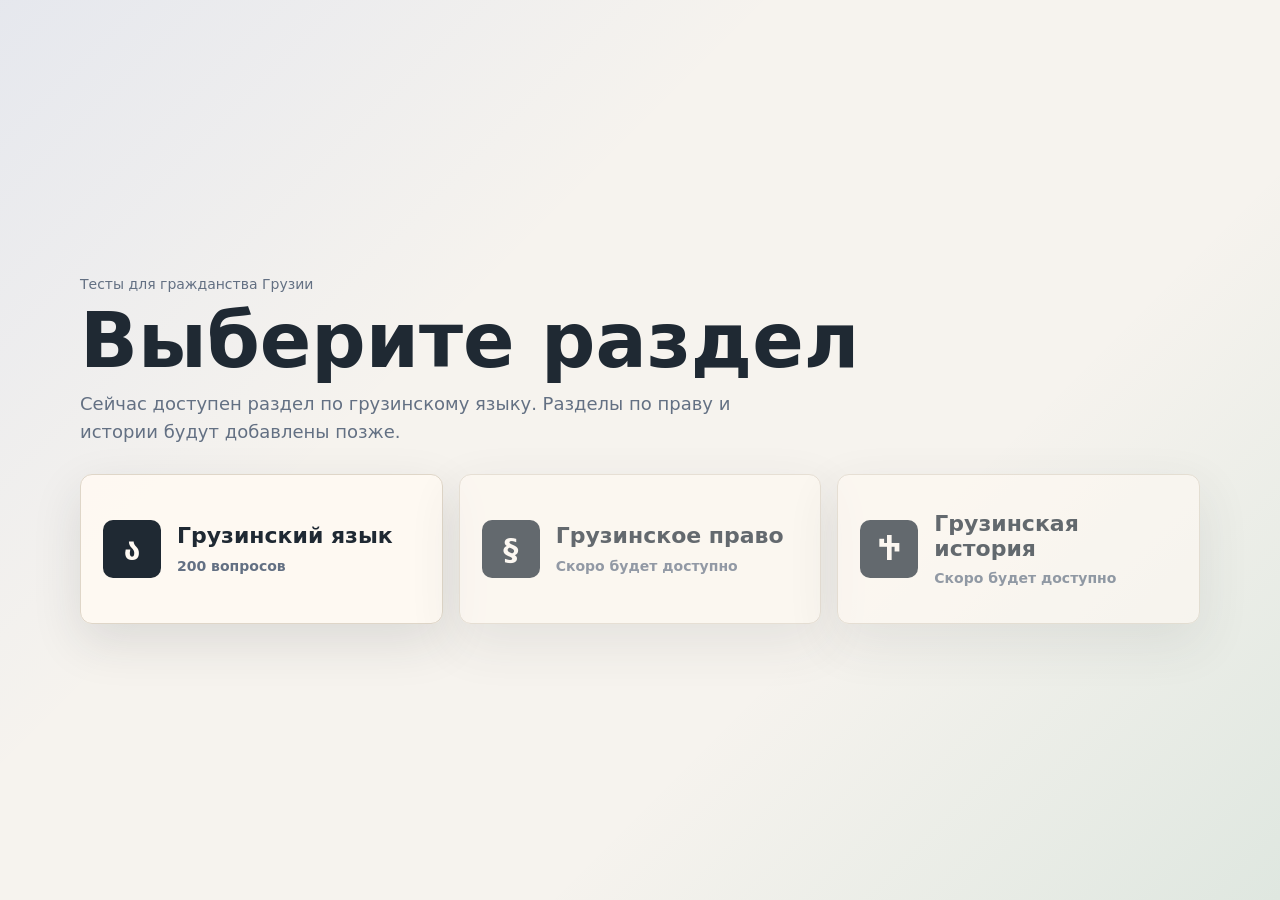
==== docs/index.html @ 2a0dad75 "Add subject landing and language modes" ====
<!doctype html>
<html lang="ru">
  <head>
    <meta charset="utf-8">
    <meta name="viewport" content="width=device-width, initial-scale=1">
    <title>Тесты для гражданства Грузии</title>
    <link rel="stylesheet" href="styles.css">
  </head>
  <body>
    <main class="home-screen" id="home-screen">
      <section class="home-hero">
        <p class="eyebrow">Тесты для гражданства Грузии</p>
        <h1>Выберите раздел</h1>
        <p class="home-copy">Сейчас доступен раздел по грузинскому языку. Разделы по праву и истории будут добавлены позже.</p>
      </section>

      <section class="subject-grid" aria-label="Разделы большого теста">
        <button class="subject-card available" id="language-card" type="button">
          <span class="subject-mark">ა</span>
          <span>
            <strong>Грузинский язык</strong>
            <small id="language-count">Загрузка вопросов</small>
          </span>
        </button>

        <button class="subject-card" type="button" disabled>
          <span class="subject-mark">§</span>
          <span>
            <strong>Грузинское право</strong>
            <small>Скоро будет доступно</small>
          </span>
        </button>

        <button class="subject-card" type="button" disabled>
          <span class="subject-mark">Ⴕ</span>
          <span>
            <strong>Грузинская история</strong>
            <small>Скоро будет доступно</small>
          </span>
        </button>
      </section>
    </main>

    <main class="app is-hidden" id="language-app">
      <aside class="sidebar" aria-label="Разделы">
        <div class="brand">
          <div class="brand-mark" aria-hidden="true">ა</div>
          <div>
            <h1>Грузинский язык</h1>
            <p id="question-count">Загрузка вопросов</p>
          </div>
        </div>

        <div class="actions">
          <button class="primary" id="exam-button" type="button">Экзамен</button>
          <button class="secondary" id="study-button" type="button">Режим обучения</button>
        </div>

        <button class="secondary wide" id="home-button" type="button">Все разделы</button>

        <nav class="sections" id="sections"></nav>
      </aside>

      <section class="workspace" aria-live="polite">
        <div class="topline">
          <div>
            <p class="eyebrow" id="mode-label">Грузинский язык</p>
            <h2 id="screen-title">Выберите режим</h2>
          </div>
          <div class="score" id="score">0 / 0</div>
        </div>

        <div class="progress" aria-hidden="true">
          <div id="progress-bar"></div>
        </div>

        <article class="question-panel" id="question-panel">
          <div class="empty-state">
            <div class="georgian-strip" aria-hidden="true">
              <span>ა</span><span>ბ</span><span>გ</span><span>დ</span>
            </div>
            <p>Выберите экзамен или режим обучения. В экзамене будет 10 случайных заданий, в обучении можно пройти вопросы по отдельным темам.</p>
          </div>
        </article>

        <footer class="footer">
          <button class="secondary" id="prev-button" type="button">Назад</button>
          <button class="primary" id="next-button" type="button">Дальше</button>
        </footer>
      </section>
    </main>

    <script src="app.js"></script>
  </body>
</html>
---- docs/styles.css ----
:root {
  color-scheme: light;
  --bg: #f6f3ee;
  --panel: #fffaf3;
  --ink: #1f2933;
  --muted: #637083;
  --line: #dfd6c8;
  --blue: #2563eb;
  --blue-dark: #1d4ed8;
  --green: #147d64;
  --red: #b42318;
  --amber: #a16207;
  --shadow: 0 18px 50px rgba(31, 41, 51, 0.12);
}

* {
  box-sizing: border-box;
}

body {
  margin: 0;
  min-height: 100vh;
  background:
    linear-gradient(135deg, rgba(37, 99, 235, 0.08), transparent 36%),
    linear-gradient(315deg, rgba(20, 125, 100, 0.1), transparent 34%),
    var(--bg);
  color: var(--ink);
  font-family: Inter, ui-sans-serif, system-ui, -apple-system, BlinkMacSystemFont, "Segoe UI", sans-serif;
}

button {
  border: 0;
  border-radius: 8px;
  cursor: pointer;
  font: inherit;
  font-weight: 700;
}

button:disabled {
  cursor: not-allowed;
  opacity: 0.45;
}

.app {
  display: grid;
  grid-template-columns: minmax(280px, 340px) minmax(0, 1fr);
  gap: 24px;
  min-height: 100vh;
  padding: 24px;
}

.is-hidden {
  display: none !important;
}

.home-screen {
  display: grid;
  gap: 28px;
  align-content: center;
  width: min(1120px, calc(100% - 32px));
  min-height: 100vh;
  margin: 0 auto;
  padding: 44px 0;
}

.home-hero {
  display: grid;
  gap: 12px;
}

.home-hero h1 {
  max-width: 820px;
  font-size: clamp(38px, 6vw, 76px);
  line-height: 0.98;
}

.home-copy {
  max-width: 680px;
  color: var(--muted);
  font-size: 18px;
  line-height: 1.55;
}

.subject-grid {
  display: grid;
  grid-template-columns: repeat(3, minmax(0, 1fr));
  gap: 16px;
}

.subject-card {
  display: grid;
  grid-template-columns: 58px 1fr;
  gap: 16px;
  align-items: center;
  min-height: 150px;
  border: 1px solid var(--line);
  border-radius: 12px;
  background: rgba(255, 250, 243, 0.9);
  box-shadow: var(--shadow);
  color: var(--ink);
  padding: 22px;
  text-align: left;
}

.subject-card.available:hover {
  border-color: var(--blue);
  transform: translateY(-1px);
}

.subject-card:disabled {
  cursor: default;
  opacity: 0.68;
}

.subject-mark {
  display: grid;
  place-items: center;
  width: 58px;
  height: 58px;
  border-radius: 10px;
  background: #1f2933;
  color: #fffaf3;
  font-size: 30px;
  font-weight: 900;
}

.subject-card strong {
  display: block;
  font-size: 22px;
  line-height: 1.15;
}

.subject-card small {
  display: block;
  margin-top: 8px;
  color: var(--muted);
  font-size: 14px;
  line-height: 1.3;
}

.sidebar,
.workspace {
  border: 1px solid var(--line);
  background: rgba(255, 250, 243, 0.88);
  box-shadow: var(--shadow);
}

.sidebar {
  display: flex;
  flex-direction: column;
  gap: 22px;
  border-radius: 12px;
  padding: 20px;
}

.brand {
  display: grid;
  grid-template-columns: 52px 1fr;
  gap: 14px;
  align-items: center;
}

.brand-mark {
  display: grid;
  place-items: center;
  width: 52px;
  height: 52px;
  border-radius: 10px;
  background: #1f2933;
  color: #fffaf3;
  font-size: 31px;
  font-weight: 800;
}

h1,
h2,
p {
  margin: 0;
}

h1 {
  font-size: 21px;
  line-height: 1.15;
}

.brand p,
.eyebrow {
  color: var(--muted);
  font-size: 14px;
}

.actions {
  display: grid;
  grid-template-columns: 1fr 1fr;
  gap: 10px;
}

.primary,
.secondary {
  min-height: 42px;
  padding: 10px 14px;
}

.primary {
  background: var(--blue);
  color: white;
}

.primary:hover {
  background: var(--blue-dark);
}

.primary.active,
.secondary.active {
  border-color: var(--blue);
  background: var(--blue);
  color: white;
}

.secondary {
  border: 1px solid var(--line);
  background: white;
  color: var(--ink);
}

.secondary:hover {
  border-color: #b7aa99;
}

.wide {
  width: 100%;
}

.sections {
  display: none;
  gap: 8px;
  overflow: auto;
  padding-right: 2px;
}

.sections.visible {
  display: grid;
}

.section-button {
  display: grid;
  grid-template-columns: 36px 1fr auto;
  gap: 10px;
  align-items: center;
  width: 100%;
  min-height: 48px;
  border: 1px solid var(--line);
  background: white;
  color: var(--ink);
  padding: 8px 10px;
  text-align: left;
}

.section-button:hover,
.section-button.active {
  border-color: var(--blue);
}

.section-number {
  display: grid;
  place-items: center;
  width: 30px;
  height: 30px;
  border-radius: 6px;
  background: #eef4ff;
  color: var(--blue-dark);
  font-weight: 800;
}

.section-name {
  min-width: 0;
  font-size: 14px;
  line-height: 1.2;
}

.section-count {
  color: var(--muted);
  font-size: 13px;
}

.workspace {
  display: grid;
  grid-template-rows: auto auto minmax(0, 1fr) auto;
  gap: 18px;
  border-radius: 14px;
  padding: 24px;
}

.topline {
  display: flex;
  justify-content: space-between;
  gap: 16px;
  align-items: start;
}

h2 {
  margin-top: 4px;
  font-size: clamp(24px, 3vw, 42px);
  line-height: 1.05;
}

.score {
  min-width: 92px;
  border: 1px solid var(--line);
  border-radius: 8px;
  background: white;
  padding: 10px 12px;
  text-align: center;
  font-weight: 800;
}

.progress {
  height: 8px;
  overflow: hidden;
  border-radius: 999px;
  background: #eadfce;
}

#progress-bar {
  width: 0%;
  height: 100%;
  background: linear-gradient(90deg, var(--green), var(--blue));
  transition: width 180ms ease;
}

.question-panel {
  min-height: 420px;
  border: 1px solid var(--line);
  border-radius: 12px;
  background: white;
  padding: 24px;
  overflow: auto;
}

.empty-state {
  display: grid;
  place-items: center;
  align-content: center;
  gap: 22px;
  min-height: 360px;
  color: var(--muted);
  text-align: center;
}

.georgian-strip {
  display: grid;
  grid-template-columns: repeat(4, 64px);
  gap: 10px;
}

.georgian-strip span {
  display: grid;
  place-items: center;
  width: 64px;
  height: 64px;
  border: 1px solid var(--line);
  border-radius: 8px;
  color: var(--blue-dark);
  font-size: 34px;
  font-weight: 900;
}

.question-meta {
  display: flex;
  flex-wrap: wrap;
  gap: 8px;
  align-items: center;
  color: var(--muted);
  font-size: 14px;
}

.pill {
  border-radius: 999px;
  background: #eef4ff;
  color: var(--blue-dark);
  padding: 6px 10px;
  font-weight: 800;
}

.question-text {
  margin-top: 18px;
  font-size: 24px;
  line-height: 1.35;
  font-weight: 800;
}

.hint,
.feedback {
  margin-top: 16px;
  border-radius: 8px;
  padding: 12px 14px;
  line-height: 1.45;
}

.hint {
  border: 1px solid #f2d08c;
  background: #fff8e8;
  color: #684708;
}

.feedback.correct {
  border: 1px solid #a9dbc9;
  background: #ecfdf6;
  color: var(--green);
}

.feedback.wrong {
  border: 1px solid #f3b4ad;
  background: #fff1ef;
  color: var(--red);
}

.answers {
  display: grid;
  gap: 12px;
  margin-top: 22px;
}

.answer {
  display: grid;
  grid-template-columns: 42px 1fr;
  gap: 12px;
  align-items: center;
  width: 100%;
  min-height: 58px;
  border: 1px solid var(--line);
  background: white;
  color: var(--ink);
  padding: 10px 14px;
  text-align: left;
}

.answer:hover {
  border-color: var(--blue);
}

.answer-letter {
  display: grid;
  place-items: center;
  width: 38px;
  height: 38px;
  border-radius: 6px;
  background: #f4f0e8;
  color: var(--ink);
  font-size: 20px;
}

.answer.correct {
  border-color: var(--green);
  background: #f2fff9;
}

.answer.wrong {
  border-color: var(--red);
  background: #fff4f2;
}

.summary {
  display: grid;
  gap: 16px;
}

.summary-score {
  font-size: 52px;
  line-height: 1;
  font-weight: 900;
}

.mistakes {
  display: grid;
  gap: 10px;
}

.mistake {
  border: 1px solid var(--line);
  border-radius: 8px;
  padding: 12px;
}

.footer {
  display: flex;
  justify-content: flex-end;
  gap: 10px;
}

@media (max-width: 860px) {
  .home-screen {
    min-height: auto;
    padding: 24px 0;
  }

  .subject-grid {
    grid-template-columns: 1fr;
  }

  .subject-card {
    min-height: 116px;
  }

  .app {
    grid-template-columns: 1fr;
    padding: 12px;
  }

  .workspace,
  .sidebar {
    padding: 16px;
  }

  .topline {
    display: grid;
  }

  .score {
    width: max-content;
  }

  .question-panel {
    min-height: 360px;
    padding: 16px;
  }

  .question-text {
    font-size: 20px;
  }

  .georgian-strip {
    grid-template-columns: repeat(4, 48px);
  }

  .georgian-strip span {
    width: 48px;
    height: 48px;
  }
}
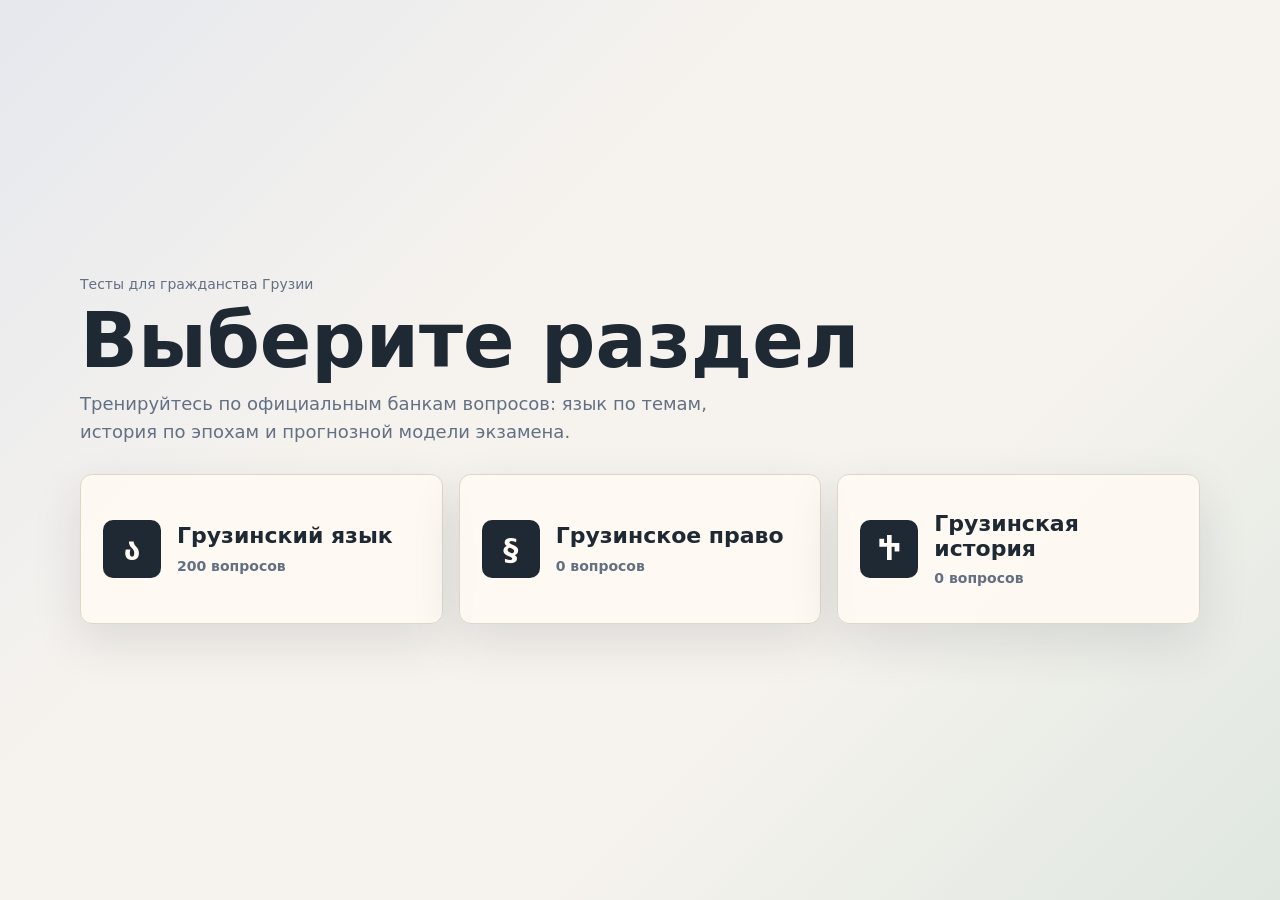
==== commit 1372ec49: "Prepare Georgian tests app for Tilda embed" ====
--- a/docs/index.html
+++ b/docs/index.html
@@ -11,7 +11,7 @@
       <section class="home-hero">
         <p class="eyebrow">Тесты для гражданства Грузии</p>
         <h1>Выберите раздел</h1>
-        <p class="home-copy">Сейчас доступен раздел по грузинскому языку. Разделы по праву и истории будут добавлены позже.</p>
+        <p class="home-copy">Тренируйтесь по официальным банкам вопросов: язык по темам, история по эпохам и прогнозной модели экзамена.</p>
       </section>
 
       <section class="subject-grid" aria-label="Разделы большого теста">
@@ -23,19 +23,19 @@
           </span>
         </button>
 
-        <button class="subject-card" type="button" disabled>
+        <button class="subject-card available" id="law-card" type="button">
           <span class="subject-mark">§</span>
           <span>
             <strong>Грузинское право</strong>
-            <small>Скоро будет доступно</small>
+            <small id="law-count">Загрузка вопросов</small>
           </span>
         </button>
 
-        <button class="subject-card" type="button" disabled>
+        <button class="subject-card available" id="history-card" type="button">
           <span class="subject-mark">Ⴕ</span>
           <span>
             <strong>Грузинская история</strong>
-            <small>Скоро будет доступно</small>
+            <small id="history-count">Загрузка вопросов</small>
           </span>
         </button>
       </section>
@@ -46,13 +46,13 @@
         <div class="brand">
           <div class="brand-mark" aria-hidden="true">ა</div>
           <div>
-            <h1>Грузинский язык</h1>
+            <h1 id="subject-title">Грузинский язык</h1>
             <p id="question-count">Загрузка вопросов</p>
           </div>
         </div>
 
         <div class="actions">
-          <button class="primary" id="exam-button" type="button">Экзамен</button>
+          <button class="secondary" id="exam-button" type="button">Экзамен</button>
           <button class="secondary" id="study-button" type="button">Режим обучения</button>
         </div>
 
@@ -74,6 +74,12 @@
           <div id="progress-bar"></div>
         </div>
 
+        <div class="study-tools is-hidden" id="study-tools" aria-label="Настройки обучения">
+          <button class="tool-button active" type="button" data-study-view="normal">Обычный</button>
+          <button class="tool-button" type="button" data-study-view="keys">Ключи</button>
+          <button class="tool-button" type="button" data-study-view="translation">Перевод</button>
+        </div>
+
         <article class="question-panel" id="question-panel">
           <div class="empty-state">
             <div class="georgian-strip" aria-hidden="true">
@@ -90,6 +96,6 @@
       </section>
     </main>
 
-    <script src="app.js"></script>
+    <script src="app.js?v=tilda-app-1"></script>
   </body>
 </html>
--- a/docs/styles.css
+++ b/docs/styles.css
@@ -28,6 +28,11 @@
   font-family: Inter, ui-sans-serif, system-ui, -apple-system, BlinkMacSystemFont, "Segoe UI", sans-serif;
 }
 
+body.embedded {
+  min-height: auto;
+  background: transparent;
+}
+
 button {
   border: 0;
   border-radius: 8px;
@@ -49,6 +54,11 @@
   padding: 24px;
 }
 
+body.embedded .app {
+  min-height: auto;
+  padding: 0;
+}
+
 .is-hidden {
   display: none !important;
 }
@@ -61,6 +71,12 @@
   min-height: 100vh;
   margin: 0 auto;
   padding: 44px 0;
+}
+
+body.embedded .home-screen {
+  min-height: auto;
+  width: 100%;
+  padding: 0;
 }
 
 .home-hero {
@@ -328,6 +344,27 @@
   transition: width 180ms ease;
 }
 
+.study-tools {
+  display: flex;
+  flex-wrap: wrap;
+  gap: 8px;
+  align-items: center;
+}
+
+.tool-button {
+  min-height: 36px;
+  border: 1px solid var(--line);
+  background: white;
+  color: var(--ink);
+  padding: 8px 12px;
+}
+
+.tool-button.active {
+  border-color: var(--blue);
+  background: var(--blue);
+  color: white;
+}
+
 .question-panel {
   min-height: 420px;
   border: 1px solid var(--line);
@@ -390,7 +427,9 @@
 }
 
 .hint,
-.feedback {
+.feedback,
+.translation-box,
+.key-box {
   margin-top: 16px;
   border-radius: 8px;
   padding: 12px 14px;
@@ -401,6 +440,22 @@
   border: 1px solid #f2d08c;
   background: #fff8e8;
   color: #684708;
+}
+
+.translation-box {
+  display: grid;
+  gap: 8px;
+  border: 1px solid #b8c7ee;
+  background: #f3f7ff;
+  color: #253858;
+}
+
+.key-box {
+  display: grid;
+  gap: 8px;
+  border: 1px solid #a9dbc9;
+  background: #ecfdf6;
+  color: #155b4c;
 }
 
 .feedback.correct {
@@ -450,6 +505,14 @@
   font-size: 20px;
 }
 
+.answer-translation {
+  display: block;
+  margin-top: 4px;
+  color: var(--muted);
+  font-size: 14px;
+  line-height: 1.3;
+}
+
 .answer.correct {
   border-color: var(--green);
   background: #f2fff9;
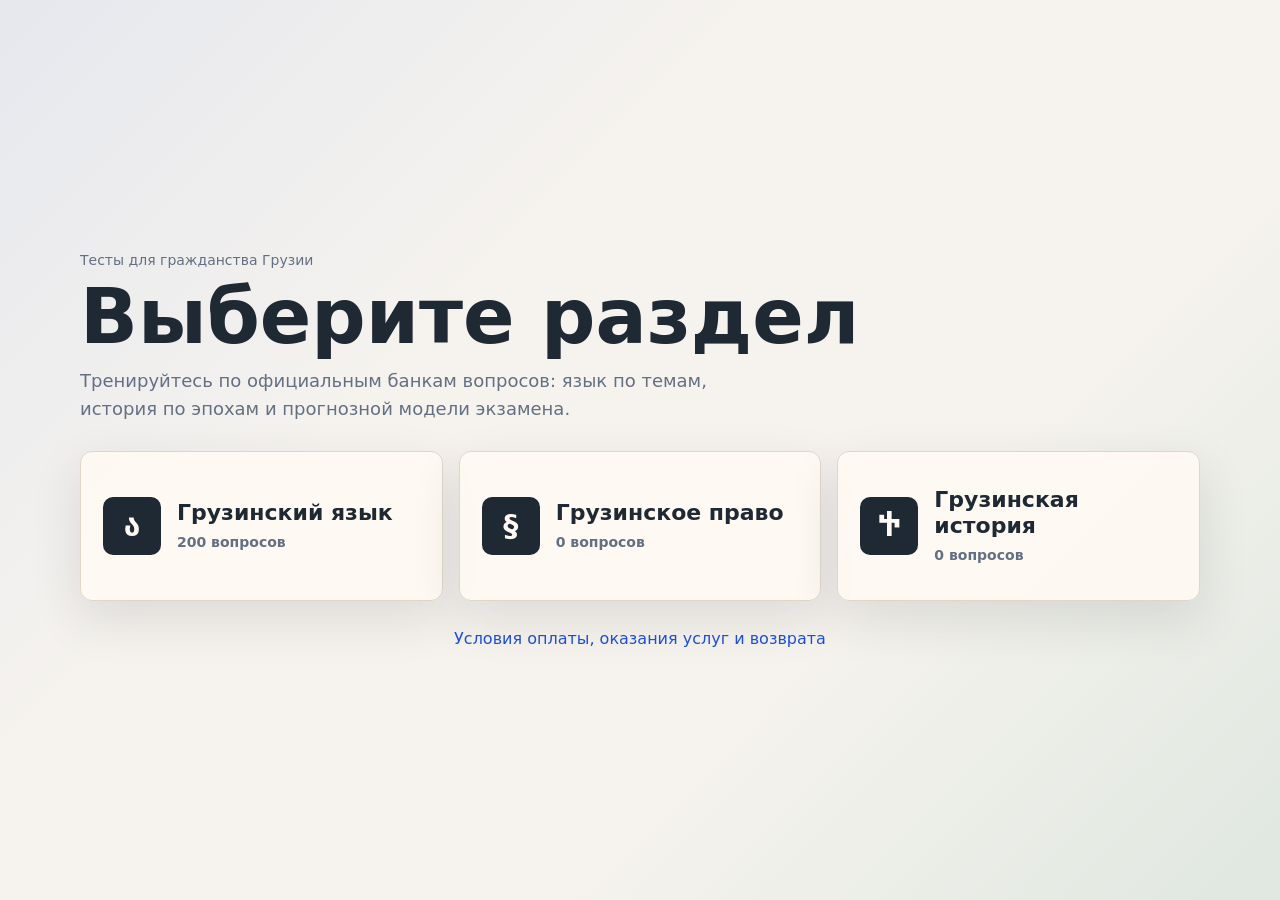
==== commit dedf797e: "Add Robokassa legal pages" ====
--- a/docs/index.html
+++ b/docs/index.html
@@ -39,6 +39,10 @@
           </span>
         </button>
       </section>
+
+      <footer class="home-legal">
+        <a href="robokassa.html">Условия оплаты, оказания услуг и возврата</a>
+      </footer>
     </main>
 
     <main class="app is-hidden" id="language-app">
--- a/docs/styles.css
+++ b/docs/styles.css
@@ -154,6 +154,100 @@
   line-height: 1.3;
 }
 
+.home-legal {
+  display: flex;
+  justify-content: center;
+}
+
+.home-legal a,
+.legal-back,
+.legal-card a {
+  color: var(--blue-dark);
+  text-decoration: none;
+}
+
+.home-legal a:hover,
+.legal-back:hover,
+.legal-card a:hover {
+  text-decoration: underline;
+}
+
+.legal-page {
+  background: var(--bg);
+}
+
+.legal-wrap {
+  display: grid;
+  gap: 18px;
+  width: min(980px, calc(100% - 32px));
+  margin: 0 auto;
+  padding: 36px 0 56px;
+}
+
+.legal-hero,
+.legal-card {
+  border: 1px solid var(--line);
+  border-radius: 12px;
+  background: rgba(255, 250, 243, 0.94);
+  box-shadow: var(--shadow);
+}
+
+.legal-hero {
+  display: grid;
+  gap: 12px;
+  padding: 28px;
+}
+
+.legal-hero h1 {
+  max-width: 840px;
+  font-size: clamp(30px, 5vw, 54px);
+  line-height: 1.02;
+}
+
+.legal-hero p {
+  max-width: 760px;
+  color: var(--muted);
+  font-size: 17px;
+  line-height: 1.55;
+}
+
+.legal-back {
+  width: max-content;
+  font-weight: 800;
+}
+
+.legal-card {
+  display: grid;
+  gap: 12px;
+  padding: 24px 28px;
+}
+
+.legal-card h2 {
+  margin: 0;
+  font-size: 26px;
+  line-height: 1.15;
+}
+
+.legal-card h3 {
+  margin: 8px 0 0;
+  font-size: 18px;
+  line-height: 1.25;
+}
+
+.legal-card p,
+.legal-card li {
+  font-size: 16px;
+  line-height: 1.6;
+}
+
+.legal-card ul,
+.legal-card ol {
+  display: grid;
+  gap: 8px;
+  margin: 0;
+  padding-left: 22px;
+}
+
 .sidebar,
 .workspace {
   border: 1px solid var(--line);
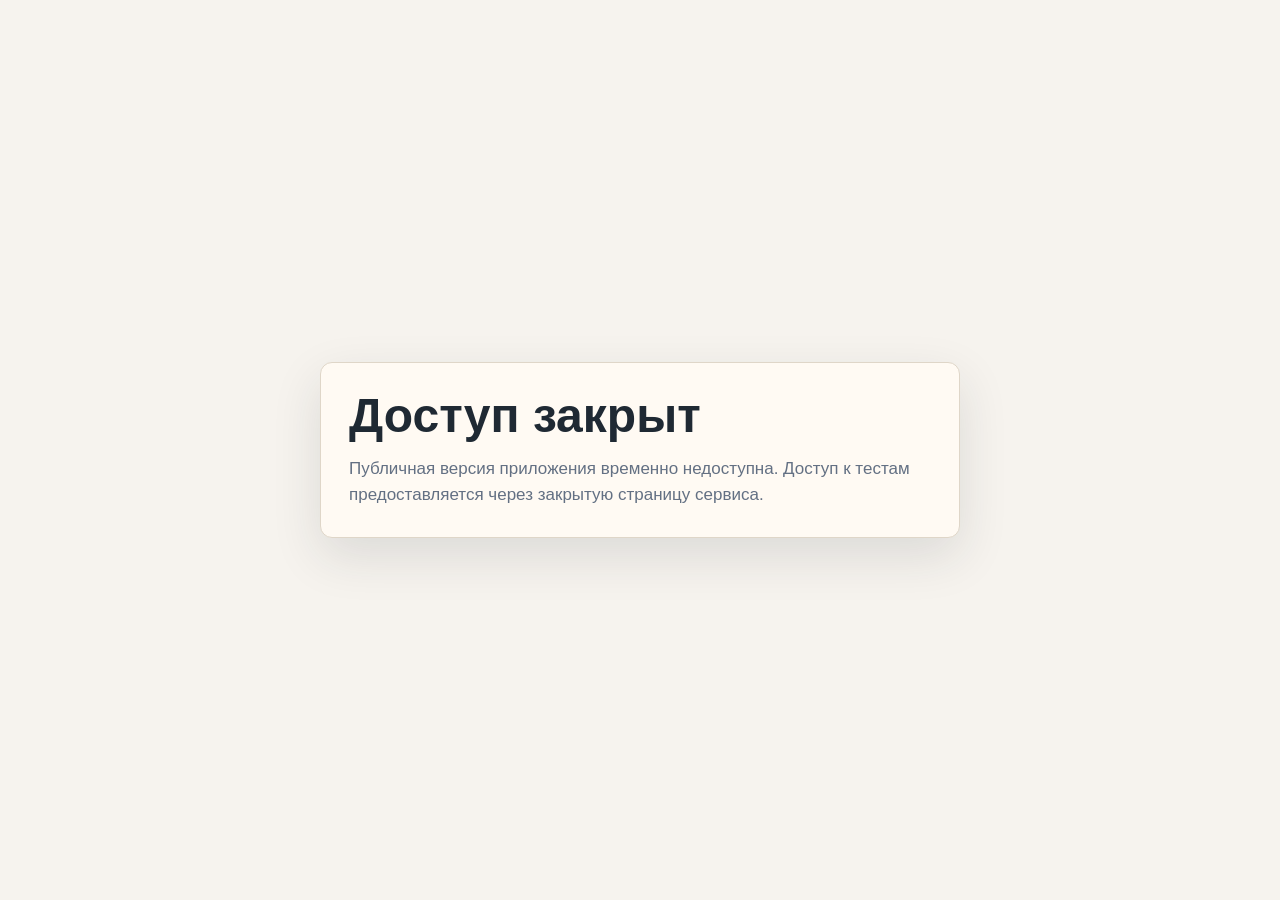
==== commit 66f8d20a: "Close public GitHub Pages build" ====
--- a/docs/index.html
+++ b/docs/index.html
@@ -3,103 +3,37 @@
   <head>
     <meta charset="utf-8">
     <meta name="viewport" content="width=device-width, initial-scale=1">
-    <title>Тесты для гражданства Грузии</title>
-    <link rel="stylesheet" href="styles.css">
+    <meta name="robots" content="noindex, nofollow">
+    <title>Доступ закрыт</title>
+    <style>
+      :root { color-scheme: light; }
+      * { box-sizing: border-box; }
+      body {
+        margin: 0;
+        min-height: 100vh;
+        display: grid;
+        place-items: center;
+        padding: 24px;
+        background: #f6f3ee;
+        color: #1f2933;
+        font-family: Inter, Arial, sans-serif;
+      }
+      main {
+        width: min(640px, 100%);
+        border: 1px solid #dfd6c8;
+        border-radius: 12px;
+        background: #fffaf3;
+        padding: 28px;
+        box-shadow: 0 18px 50px rgba(31, 41, 51, 0.12);
+      }
+      h1 { margin: 0; font-size: clamp(32px, 5vw, 48px); line-height: 1.05; }
+      p { margin: 14px 0 0; color: #637083; font-size: 17px; line-height: 1.55; }
+    </style>
   </head>
   <body>
-    <main class="home-screen" id="home-screen">
-      <section class="home-hero">
-        <p class="eyebrow">Тесты для гражданства Грузии</p>
-        <h1>Выберите раздел</h1>
-        <p class="home-copy">Тренируйтесь по официальным банкам вопросов: язык по темам, история по эпохам и прогнозной модели экзамена.</p>
-      </section>
-
-      <section class="subject-grid" aria-label="Разделы большого теста">
-        <button class="subject-card available" id="language-card" type="button">
-          <span class="subject-mark">ა</span>
-          <span>
-            <strong>Грузинский язык</strong>
-            <small id="language-count">Загрузка вопросов</small>
-          </span>
-        </button>
-
-        <button class="subject-card available" id="law-card" type="button">
-          <span class="subject-mark">§</span>
-          <span>
-            <strong>Грузинское право</strong>
-            <small id="law-count">Загрузка вопросов</small>
-          </span>
-        </button>
-
-        <button class="subject-card available" id="history-card" type="button">
-          <span class="subject-mark">Ⴕ</span>
-          <span>
-            <strong>Грузинская история</strong>
-            <small id="history-count">Загрузка вопросов</small>
-          </span>
-        </button>
-      </section>
-
-      <footer class="home-legal">
-        <a href="robokassa.html">Условия оплаты, оказания услуг и возврата</a>
-      </footer>
+    <main>
+      <h1>Доступ закрыт</h1>
+      <p>Публичная версия приложения временно недоступна. Доступ к тестам предоставляется через закрытую страницу сервиса.</p>
     </main>
-
-    <main class="app is-hidden" id="language-app">
-      <aside class="sidebar" aria-label="Разделы">
-        <div class="brand">
-          <div class="brand-mark" aria-hidden="true">ა</div>
-          <div>
-            <h1 id="subject-title">Грузинский язык</h1>
-            <p id="question-count">Загрузка вопросов</p>
-          </div>
-        </div>
-
-        <div class="actions">
-          <button class="secondary" id="exam-button" type="button">Экзамен</button>
-          <button class="secondary" id="study-button" type="button">Режим обучения</button>
-        </div>
-
-        <button class="secondary wide" id="home-button" type="button">Все разделы</button>
-
-        <nav class="sections" id="sections"></nav>
-      </aside>
-
-      <section class="workspace" aria-live="polite">
-        <div class="topline">
-          <div>
-            <p class="eyebrow" id="mode-label">Грузинский язык</p>
-            <h2 id="screen-title">Выберите режим</h2>
-          </div>
-          <div class="score" id="score">0 / 0</div>
-        </div>
-
-        <div class="progress" aria-hidden="true">
-          <div id="progress-bar"></div>
-        </div>
-
-        <div class="study-tools is-hidden" id="study-tools" aria-label="Настройки обучения">
-          <button class="tool-button active" type="button" data-study-view="normal">Обычный</button>
-          <button class="tool-button" type="button" data-study-view="keys">Ключи</button>
-          <button class="tool-button" type="button" data-study-view="translation">Перевод</button>
-        </div>
-
-        <article class="question-panel" id="question-panel">
-          <div class="empty-state">
-            <div class="georgian-strip" aria-hidden="true">
-              <span>ა</span><span>ბ</span><span>გ</span><span>დ</span>
-            </div>
-            <p>Выберите экзамен или режим обучения. В экзамене будет 10 случайных заданий, в обучении можно пройти вопросы по отдельным темам.</p>
-          </div>
-        </article>
-
-        <footer class="footer">
-          <button class="secondary" id="prev-button" type="button">Назад</button>
-          <button class="primary" id="next-button" type="button">Дальше</button>
-        </footer>
-      </section>
-    </main>
-
-    <script src="app.js?v=tilda-app-1"></script>
   </body>
 </html>
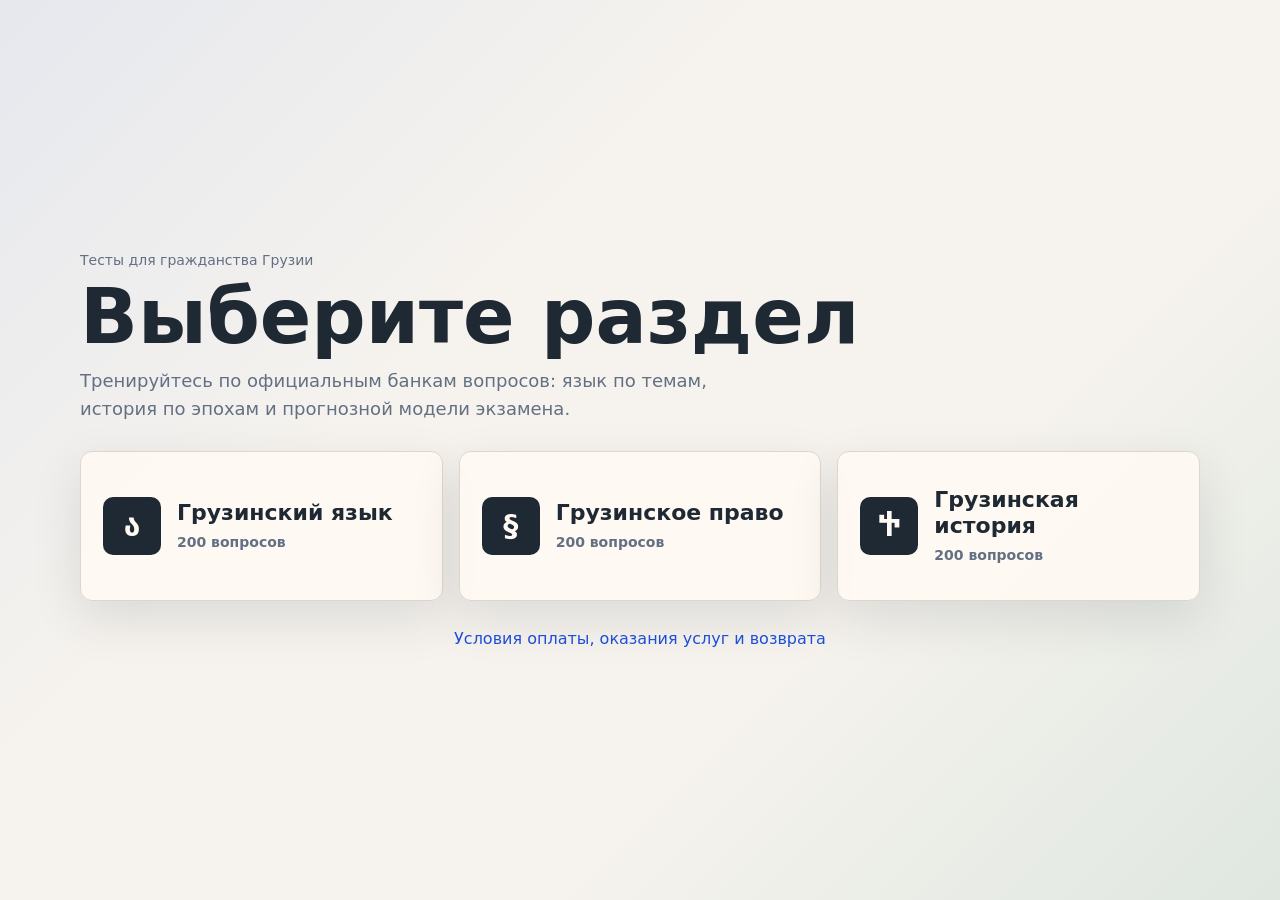
==== commit 81b40111: "Restore public app build for Tilda embed" ====
--- a/docs/index.html
+++ b/docs/index.html
@@ -4,36 +4,103 @@
     <meta charset="utf-8">
     <meta name="viewport" content="width=device-width, initial-scale=1">
     <meta name="robots" content="noindex, nofollow">
-    <title>Доступ закрыт</title>
-    <style>
-      :root { color-scheme: light; }
-      * { box-sizing: border-box; }
-      body {
-        margin: 0;
-        min-height: 100vh;
-        display: grid;
-        place-items: center;
-        padding: 24px;
-        background: #f6f3ee;
-        color: #1f2933;
-        font-family: Inter, Arial, sans-serif;
-      }
-      main {
-        width: min(640px, 100%);
-        border: 1px solid #dfd6c8;
-        border-radius: 12px;
-        background: #fffaf3;
-        padding: 28px;
-        box-shadow: 0 18px 50px rgba(31, 41, 51, 0.12);
-      }
-      h1 { margin: 0; font-size: clamp(32px, 5vw, 48px); line-height: 1.05; }
-      p { margin: 14px 0 0; color: #637083; font-size: 17px; line-height: 1.55; }
-    </style>
+    <title>Тесты для гражданства Грузии</title>
+    <link rel="stylesheet" href="styles.css">
   </head>
   <body>
-    <main>
-      <h1>Доступ закрыт</h1>
-      <p>Публичная версия приложения временно недоступна. Доступ к тестам предоставляется через закрытую страницу сервиса.</p>
+    <main class="home-screen" id="home-screen">
+      <section class="home-hero">
+        <p class="eyebrow">Тесты для гражданства Грузии</p>
+        <h1>Выберите раздел</h1>
+        <p class="home-copy">Тренируйтесь по официальным банкам вопросов: язык по темам, история по эпохам и прогнозной модели экзамена.</p>
+      </section>
+
+      <section class="subject-grid" aria-label="Разделы большого теста">
+        <button class="subject-card available" id="language-card" type="button">
+          <span class="subject-mark">ა</span>
+          <span>
+            <strong>Грузинский язык</strong>
+            <small id="language-count">Загрузка вопросов</small>
+          </span>
+        </button>
+
+        <button class="subject-card available" id="law-card" type="button">
+          <span class="subject-mark">§</span>
+          <span>
+            <strong>Грузинское право</strong>
+            <small id="law-count">Загрузка вопросов</small>
+          </span>
+        </button>
+
+        <button class="subject-card available" id="history-card" type="button">
+          <span class="subject-mark">Ⴕ</span>
+          <span>
+            <strong>Грузинская история</strong>
+            <small id="history-count">Загрузка вопросов</small>
+          </span>
+        </button>
+      </section>
+
+      <footer class="home-legal">
+        <a href="robokassa.html">Условия оплаты, оказания услуг и возврата</a>
+      </footer>
     </main>
+
+    <main class="app is-hidden" id="language-app">
+      <aside class="sidebar" aria-label="Разделы">
+        <div class="brand">
+          <div class="brand-mark" aria-hidden="true">ა</div>
+          <div>
+            <h1 id="subject-title">Грузинский язык</h1>
+            <p id="question-count">Загрузка вопросов</p>
+          </div>
+        </div>
+
+        <div class="actions">
+          <button class="secondary" id="exam-button" type="button">Экзамен</button>
+          <button class="secondary" id="study-button" type="button">Режим обучения</button>
+        </div>
+
+        <button class="secondary wide" id="home-button" type="button">Все разделы</button>
+
+        <nav class="sections" id="sections"></nav>
+      </aside>
+
+      <section class="workspace" aria-live="polite">
+        <div class="topline">
+          <div>
+            <p class="eyebrow" id="mode-label">Грузинский язык</p>
+            <h2 id="screen-title">Выберите режим</h2>
+          </div>
+          <div class="score" id="score">0 / 0</div>
+        </div>
+
+        <div class="progress" aria-hidden="true">
+          <div id="progress-bar"></div>
+        </div>
+
+        <div class="study-tools is-hidden" id="study-tools" aria-label="Настройки обучения">
+          <button class="tool-button active" type="button" data-study-view="normal">Обычный</button>
+          <button class="tool-button" type="button" data-study-view="keys">Ключи</button>
+          <button class="tool-button" type="button" data-study-view="translation">Перевод</button>
+        </div>
+
+        <article class="question-panel" id="question-panel">
+          <div class="empty-state">
+            <div class="georgian-strip" aria-hidden="true">
+              <span>ა</span><span>ბ</span><span>გ</span><span>დ</span>
+            </div>
+            <p>Выберите экзамен или режим обучения. В экзамене будет 10 случайных заданий, в обучении можно пройти вопросы по отдельным темам.</p>
+          </div>
+        </article>
+
+        <footer class="footer">
+          <button class="secondary" id="prev-button" type="button">Назад</button>
+          <button class="primary" id="next-button" type="button">Дальше</button>
+        </footer>
+      </section>
+    </main>
+
+    <script src="app.js?v=tilda-app-1"></script>
   </body>
 </html>
--- a/docs/styles.css
+++ b/docs/styles.css
@@ -0,0 +1,697 @@
+:root {
+  color-scheme: light;
+  --bg: #f6f3ee;
+  --panel: #fffaf3;
+  --ink: #1f2933;
+  --muted: #637083;
+  --line: #dfd6c8;
+  --blue: #2563eb;
+  --blue-dark: #1d4ed8;
+  --green: #147d64;
+  --red: #b42318;
+  --amber: #a16207;
+  --shadow: 0 18px 50px rgba(31, 41, 51, 0.12);
+}
+
+* {
+  box-sizing: border-box;
+}
+
+body {
+  margin: 0;
+  min-height: 100vh;
+  background:
+    linear-gradient(135deg, rgba(37, 99, 235, 0.08), transparent 36%),
+    linear-gradient(315deg, rgba(20, 125, 100, 0.1), transparent 34%),
+    var(--bg);
+  color: var(--ink);
+  font-family: Inter, ui-sans-serif, system-ui, -apple-system, BlinkMacSystemFont, "Segoe UI", sans-serif;
+}
+
+body.embedded {
+  min-height: auto;
+  background: transparent;
+}
+
+button {
+  border: 0;
+  border-radius: 8px;
+  cursor: pointer;
+  font: inherit;
+  font-weight: 700;
+}
+
+button:disabled {
+  cursor: not-allowed;
+  opacity: 0.45;
+}
+
+.app {
+  display: grid;
+  grid-template-columns: minmax(280px, 340px) minmax(0, 1fr);
+  gap: 24px;
+  min-height: 100vh;
+  padding: 24px;
+}
+
+body.embedded .app {
+  min-height: auto;
+  padding: 0;
+}
+
+.is-hidden {
+  display: none !important;
+}
+
+.home-screen {
+  display: grid;
+  gap: 28px;
+  align-content: center;
+  width: min(1120px, calc(100% - 32px));
+  min-height: 100vh;
+  margin: 0 auto;
+  padding: 44px 0;
+}
+
+body.embedded .home-screen {
+  min-height: auto;
+  width: 100%;
+  padding: 0;
+}
+
+.home-hero {
+  display: grid;
+  gap: 12px;
+}
+
+.home-hero h1 {
+  max-width: 820px;
+  font-size: clamp(38px, 6vw, 76px);
+  line-height: 0.98;
+}
+
+.home-copy {
+  max-width: 680px;
+  color: var(--muted);
+  font-size: 18px;
+  line-height: 1.55;
+}
+
+.subject-grid {
+  display: grid;
+  grid-template-columns: repeat(3, minmax(0, 1fr));
+  gap: 16px;
+}
+
+.subject-card {
+  display: grid;
+  grid-template-columns: 58px 1fr;
+  gap: 16px;
+  align-items: center;
+  min-height: 150px;
+  border: 1px solid var(--line);
+  border-radius: 12px;
+  background: rgba(255, 250, 243, 0.9);
+  box-shadow: var(--shadow);
+  color: var(--ink);
+  padding: 22px;
+  text-align: left;
+}
+
+.subject-card.available:hover {
+  border-color: var(--blue);
+  transform: translateY(-1px);
+}
+
+.subject-card:disabled {
+  cursor: default;
+  opacity: 0.68;
+}
+
+.subject-mark {
+  display: grid;
+  place-items: center;
+  width: 58px;
+  height: 58px;
+  border-radius: 10px;
+  background: #1f2933;
+  color: #fffaf3;
+  font-size: 30px;
+  font-weight: 900;
+}
+
+.subject-card strong {
+  display: block;
+  font-size: 22px;
+  line-height: 1.15;
+}
+
+.subject-card small {
+  display: block;
+  margin-top: 8px;
+  color: var(--muted);
+  font-size: 14px;
+  line-height: 1.3;
+}
+
+.home-legal {
+  display: flex;
+  justify-content: center;
+}
+
+.home-legal a,
+.legal-back,
+.legal-card a {
+  color: var(--blue-dark);
+  text-decoration: none;
+}
+
+.home-legal a:hover,
+.legal-back:hover,
+.legal-card a:hover {
+  text-decoration: underline;
+}
+
+.legal-page {
+  background: var(--bg);
+}
+
+.legal-wrap {
+  display: grid;
+  gap: 18px;
+  width: min(980px, calc(100% - 32px));
+  margin: 0 auto;
+  padding: 36px 0 56px;
+}
+
+.legal-hero,
+.legal-card {
+  border: 1px solid var(--line);
+  border-radius: 12px;
+  background: rgba(255, 250, 243, 0.94);
+  box-shadow: var(--shadow);
+}
+
+.legal-hero {
+  display: grid;
+  gap: 12px;
+  padding: 28px;
+}
+
+.legal-hero h1 {
+  max-width: 840px;
+  font-size: clamp(30px, 5vw, 54px);
+  line-height: 1.02;
+}
+
+.legal-hero p {
+  max-width: 760px;
+  color: var(--muted);
+  font-size: 17px;
+  line-height: 1.55;
+}
+
+.legal-back {
+  width: max-content;
+  font-weight: 800;
+}
+
+.legal-card {
+  display: grid;
+  gap: 12px;
+  padding: 24px 28px;
+}
+
+.legal-card h2 {
+  margin: 0;
+  font-size: 26px;
+  line-height: 1.15;
+}
+
+.legal-card h3 {
+  margin: 8px 0 0;
+  font-size: 18px;
+  line-height: 1.25;
+}
+
+.legal-card p,
+.legal-card li {
+  font-size: 16px;
+  line-height: 1.6;
+}
+
+.legal-card ul,
+.legal-card ol {
+  display: grid;
+  gap: 8px;
+  margin: 0;
+  padding-left: 22px;
+}
+
+.sidebar,
+.workspace {
+  border: 1px solid var(--line);
+  background: rgba(255, 250, 243, 0.88);
+  box-shadow: var(--shadow);
+}
+
+.sidebar {
+  display: flex;
+  flex-direction: column;
+  gap: 22px;
+  border-radius: 12px;
+  padding: 20px;
+}
+
+.brand {
+  display: grid;
+  grid-template-columns: 52px 1fr;
+  gap: 14px;
+  align-items: center;
+}
+
+.brand-mark {
+  display: grid;
+  place-items: center;
+  width: 52px;
+  height: 52px;
+  border-radius: 10px;
+  background: #1f2933;
+  color: #fffaf3;
+  font-size: 31px;
+  font-weight: 800;
+}
+
+h1,
+h2,
+p {
+  margin: 0;
+}
+
+h1 {
+  font-size: 21px;
+  line-height: 1.15;
+}
+
+.brand p,
+.eyebrow {
+  color: var(--muted);
+  font-size: 14px;
+}
+
+.actions {
+  display: grid;
+  grid-template-columns: 1fr 1fr;
+  gap: 10px;
+}
+
+.primary,
+.secondary {
+  min-height: 42px;
+  padding: 10px 14px;
+}
+
+.primary {
+  background: var(--blue);
+  color: white;
+}
+
+.primary:hover {
+  background: var(--blue-dark);
+}
+
+.primary.active,
+.secondary.active {
+  border-color: var(--blue);
+  background: var(--blue);
+  color: white;
+}
+
+.secondary {
+  border: 1px solid var(--line);
+  background: white;
+  color: var(--ink);
+}
+
+.secondary:hover {
+  border-color: #b7aa99;
+}
+
+.wide {
+  width: 100%;
+}
+
+.sections {
+  display: none;
+  gap: 8px;
+  overflow: auto;
+  padding-right: 2px;
+}
+
+.sections.visible {
+  display: grid;
+}
+
+.section-button {
+  display: grid;
+  grid-template-columns: 36px 1fr auto;
+  gap: 10px;
+  align-items: center;
+  width: 100%;
+  min-height: 48px;
+  border: 1px solid var(--line);
+  background: white;
+  color: var(--ink);
+  padding: 8px 10px;
+  text-align: left;
+}
+
+.section-button:hover,
+.section-button.active {
+  border-color: var(--blue);
+}
+
+.section-number {
+  display: grid;
+  place-items: center;
+  width: 30px;
+  height: 30px;
+  border-radius: 6px;
+  background: #eef4ff;
+  color: var(--blue-dark);
+  font-weight: 800;
+}
+
+.section-name {
+  min-width: 0;
+  font-size: 14px;
+  line-height: 1.2;
+}
+
+.section-count {
+  color: var(--muted);
+  font-size: 13px;
+}
+
+.workspace {
+  display: grid;
+  grid-template-rows: auto auto minmax(0, 1fr) auto;
+  gap: 18px;
+  border-radius: 14px;
+  padding: 24px;
+}
+
+.topline {
+  display: flex;
+  justify-content: space-between;
+  gap: 16px;
+  align-items: start;
+}
+
+h2 {
+  margin-top: 4px;
+  font-size: clamp(24px, 3vw, 42px);
+  line-height: 1.05;
+}
+
+.score {
+  min-width: 92px;
+  border: 1px solid var(--line);
+  border-radius: 8px;
+  background: white;
+  padding: 10px 12px;
+  text-align: center;
+  font-weight: 800;
+}
+
+.progress {
+  height: 8px;
+  overflow: hidden;
+  border-radius: 999px;
+  background: #eadfce;
+}
+
+#progress-bar {
+  width: 0%;
+  height: 100%;
+  background: linear-gradient(90deg, var(--green), var(--blue));
+  transition: width 180ms ease;
+}
+
+.study-tools {
+  display: flex;
+  flex-wrap: wrap;
+  gap: 8px;
+  align-items: center;
+}
+
+.tool-button {
+  min-height: 36px;
+  border: 1px solid var(--line);
+  background: white;
+  color: var(--ink);
+  padding: 8px 12px;
+}
+
+.tool-button.active {
+  border-color: var(--blue);
+  background: var(--blue);
+  color: white;
+}
+
+.question-panel {
+  min-height: 420px;
+  border: 1px solid var(--line);
+  border-radius: 12px;
+  background: white;
+  padding: 24px;
+  overflow: auto;
+}
+
+.empty-state {
+  display: grid;
+  place-items: center;
+  align-content: center;
+  gap: 22px;
+  min-height: 360px;
+  color: var(--muted);
+  text-align: center;
+}
+
+.georgian-strip {
+  display: grid;
+  grid-template-columns: repeat(4, 64px);
+  gap: 10px;
+}
+
+.georgian-strip span {
+  display: grid;
+  place-items: center;
+  width: 64px;
+  height: 64px;
+  border: 1px solid var(--line);
+  border-radius: 8px;
+  color: var(--blue-dark);
+  font-size: 34px;
+  font-weight: 900;
+}
+
+.question-meta {
+  display: flex;
+  flex-wrap: wrap;
+  gap: 8px;
+  align-items: center;
+  color: var(--muted);
+  font-size: 14px;
+}
+
+.pill {
+  border-radius: 999px;
+  background: #eef4ff;
+  color: var(--blue-dark);
+  padding: 6px 10px;
+  font-weight: 800;
+}
+
+.question-text {
+  margin-top: 18px;
+  font-size: 24px;
+  line-height: 1.35;
+  font-weight: 800;
+}
+
+.hint,
+.feedback,
+.translation-box,
+.key-box {
+  margin-top: 16px;
+  border-radius: 8px;
+  padding: 12px 14px;
+  line-height: 1.45;
+}
+
+.hint {
+  border: 1px solid #f2d08c;
+  background: #fff8e8;
+  color: #684708;
+}
+
+.translation-box {
+  display: grid;
+  gap: 8px;
+  border: 1px solid #b8c7ee;
+  background: #f3f7ff;
+  color: #253858;
+}
+
+.key-box {
+  display: grid;
+  gap: 8px;
+  border: 1px solid #a9dbc9;
+  background: #ecfdf6;
+  color: #155b4c;
+}
+
+.feedback.correct {
+  border: 1px solid #a9dbc9;
+  background: #ecfdf6;
+  color: var(--green);
+}
+
+.feedback.wrong {
+  border: 1px solid #f3b4ad;
+  background: #fff1ef;
+  color: var(--red);
+}
+
+.answers {
+  display: grid;
+  gap: 12px;
+  margin-top: 22px;
+}
+
+.answer {
+  display: grid;
+  grid-template-columns: 42px 1fr;
+  gap: 12px;
+  align-items: center;
+  width: 100%;
+  min-height: 58px;
+  border: 1px solid var(--line);
+  background: white;
+  color: var(--ink);
+  padding: 10px 14px;
+  text-align: left;
+}
+
+.answer:hover {
+  border-color: var(--blue);
+}
+
+.answer-letter {
+  display: grid;
+  place-items: center;
+  width: 38px;
+  height: 38px;
+  border-radius: 6px;
+  background: #f4f0e8;
+  color: var(--ink);
+  font-size: 20px;
+}
+
+.answer-translation {
+  display: block;
+  margin-top: 4px;
+  color: var(--muted);
+  font-size: 14px;
+  line-height: 1.3;
+}
+
+.answer.correct {
+  border-color: var(--green);
+  background: #f2fff9;
+}
+
+.answer.wrong {
+  border-color: var(--red);
+  background: #fff4f2;
+}
+
+.summary {
+  display: grid;
+  gap: 16px;
+}
+
+.summary-score {
+  font-size: 52px;
+  line-height: 1;
+  font-weight: 900;
+}
+
+.mistakes {
+  display: grid;
+  gap: 10px;
+}
+
+.mistake {
+  border: 1px solid var(--line);
+  border-radius: 8px;
+  padding: 12px;
+}
+
+.footer {
+  display: flex;
+  justify-content: flex-end;
+  gap: 10px;
+}
+
+@media (max-width: 860px) {
+  .home-screen {
+    min-height: auto;
+    padding: 24px 0;
+  }
+
+  .subject-grid {
+    grid-template-columns: 1fr;
+  }
+
+  .subject-card {
+    min-height: 116px;
+  }
+
+  .app {
+    grid-template-columns: 1fr;
+    padding: 12px;
+  }
+
+  .workspace,
+  .sidebar {
+    padding: 16px;
+  }
+
+  .topline {
+    display: grid;
+  }
+
+  .score {
+    width: max-content;
+  }
+
+  .question-panel {
+    min-height: 360px;
+    padding: 16px;
+  }
+
+  .question-text {
+    font-size: 20px;
+  }
+
+  .georgian-strip {
+    grid-template-columns: repeat(4, 48px);
+  }
+
+  .georgian-strip span {
+    width: 48px;
+    height: 48px;
+  }
+}
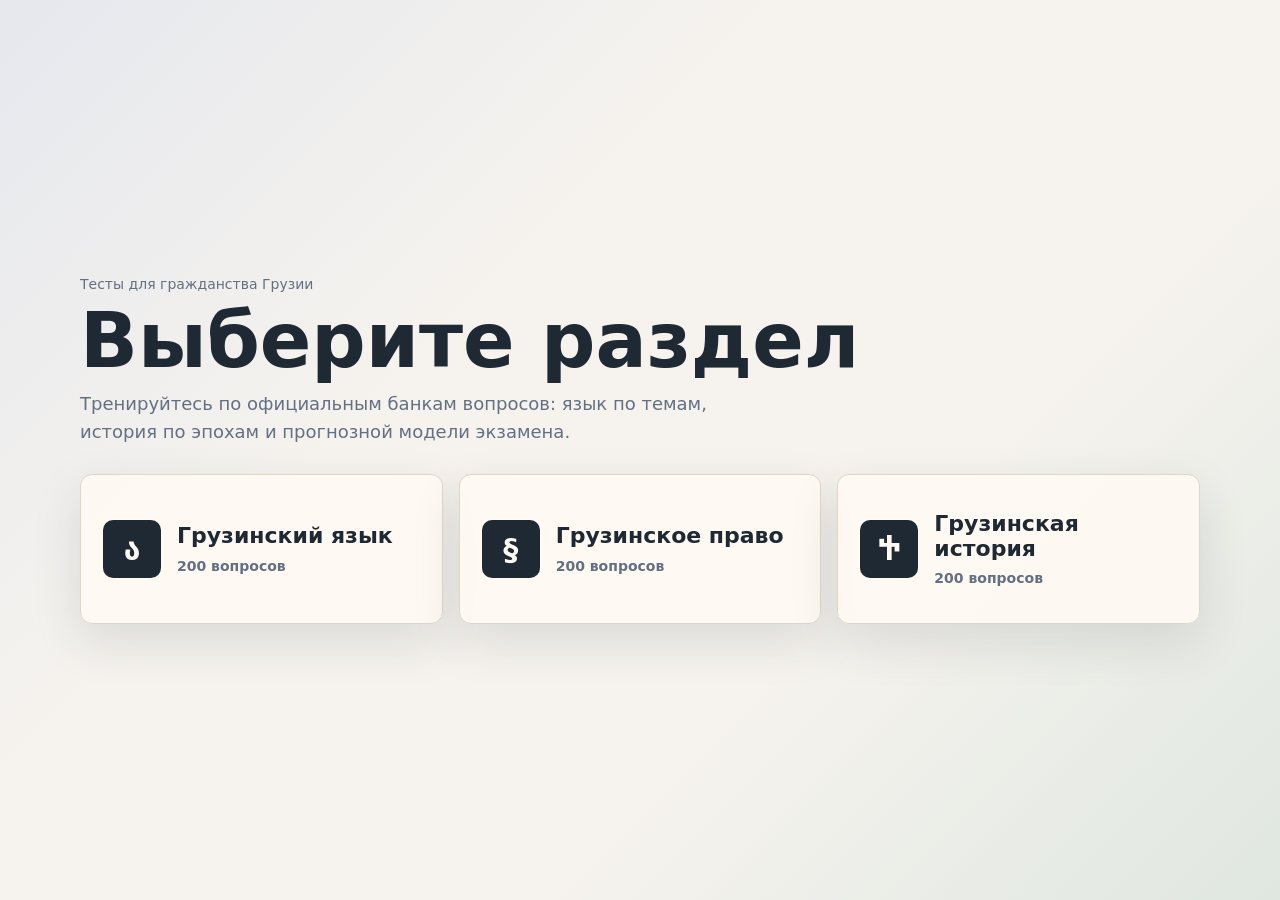
==== commit b1caf8f7: "Remove legal link from embedded app" ====
--- a/docs/index.html
+++ b/docs/index.html
@@ -41,9 +41,6 @@
         </button>
       </section>
 
-      <footer class="home-legal">
-        <a href="robokassa.html">Условия оплаты, оказания услуг и возврата</a>
-      </footer>
     </main>
 
     <main class="app is-hidden" id="language-app">
